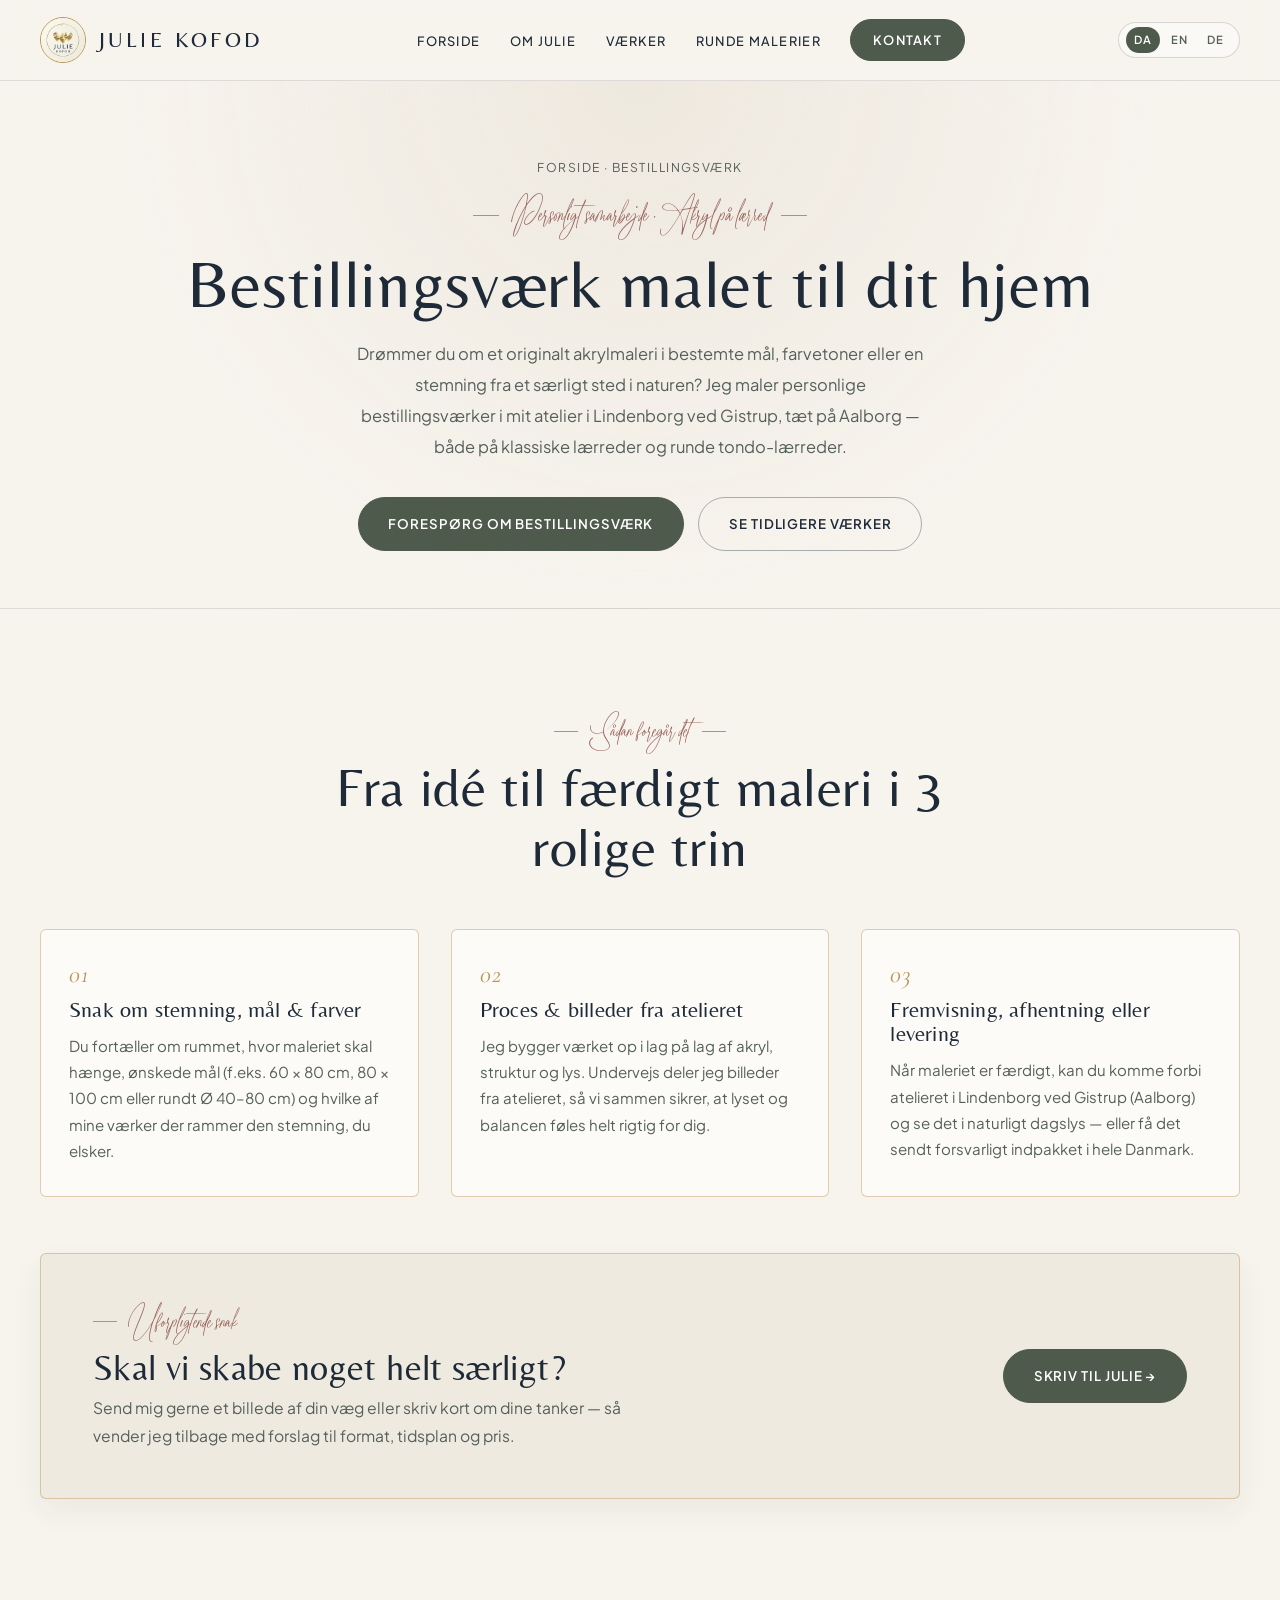
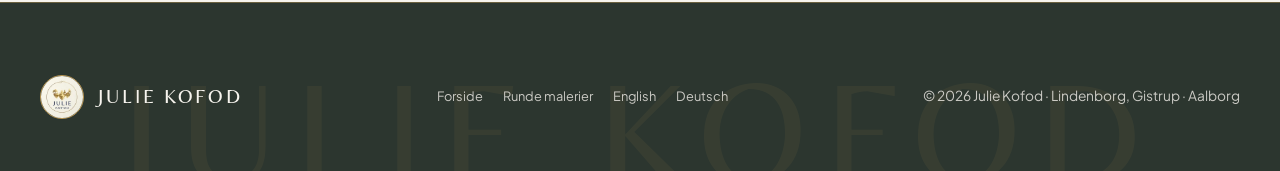
==== bestillingsvaerk/index.html @ 2a2ccd92 "Fuld SEO-optimering (thumbs, synlig FAQ, statisk HTML, undersider) + Engelsk (/en/) & Tysk (/de/)" ====
<!DOCTYPE html>
<html lang="da">

<head>
    <meta charset="UTF-8">
    <meta name="viewport" content="width=device-width, initial-scale=1.0">
    <meta name="description" content="Bestil et personligt akrylmaleri på lærred hos dansk kunstmaler Julie Kofod i Lindenborg ved Aalborg. Vælg egne farver, stemning og format — både firkantede og runde tondo-lærreder.">
    <meta name="robots" content="index, follow, max-image-preview:large">
    <link rel="canonical" href="https://juliekofod.com/bestillingsvaerk/">
    <link rel="icon" type="image/png" href="../assets/favicon.png">
    <meta property="og:title" content="Bestillingsværk — Personligt Akrylmaleri på Bestilling | Julie Kofod">
    <meta property="og:description" content="Få malet et unikt akrylmaleri i dine egne farver, mål og stemning hos kunstmaler Julie Kofod i Nordjylland.">
    <meta property="og:image" content="https://juliekofod.com/assets/til-salg/03-lyseroede-skyer-maane.jpg">
    <meta property="og:url" content="https://juliekofod.com/bestillingsvaerk/">
    <meta property="og:type" content="website">
    <meta property="og:locale" content="da_DK">
    <title>Bestillingsværk — Personligt Akrylmaleri på Bestilling | Julie Kofod</title>
    <link rel="preconnect" href="https://fonts.googleapis.com">
    <link rel="preconnect" href="https://fonts.gstatic.com" crossorigin>
    <link href="https://fonts.googleapis.com/css2?family=Belleza&family=Cormorant+Garamond:ital,wght@0,400;0,500;0,600;1,400&family=Plus+Jakarta+Sans:wght@400;500;600&display=swap" rel="stylesheet">
    <link rel="stylesheet" href="../index.css">
    <script type="application/ld+json">
    {
        "@context": "https://schema.org",
        "@type": "Service",
        "name": "Personligt bestillingsværk — akrylmaleri på lærred",
        "provider": {
            "@type": "Person",
            "name": "Julie Kofod",
            "url": "https://juliekofod.com/"
        },
        "areaServed": ["Aalborg", "Nordjylland", "Danmark"],
        "description": "Håndmalet, personligt akrylmaleri på firkantet eller rundt lærred skabt i tæt dialog om farver, lys og stemning."
    }
    </script>
</head>

<body>
    <header class="site-header">
        <div class="container nav-bar">
            <a href="/" class="brand-link" aria-label="Julie Kofod forside">
                <img src="../assets/logo.webp" alt="Julie Kofod logo" class="brand-logo-thumb" width="44" height="44">
                <span class="brand-wordmark">Julie Kofod</span>
            </a>
            <nav aria-label="Hovednavigation">
                <ul class="nav-links">
                    <li><a href="/">Forside</a></li>
                    <li><a href="/#om">Om Julie</a></li>
                    <li><a href="/#til-salg">Værker</a></li>
                    <li><a href="/runde-malerier/">Runde malerier</a></li>
                    <li><a href="/#kontakt" class="nav-kontakt-pill">Kontakt</a></li>
                </ul>
            </nav>
            <div class="nav-utilities">
                <div class="lang-switcher" aria-label="Vælg sprog">
                    <a href="/" class="active" hreflang="da">DA</a>
                    <a href="/en/" hreflang="en">EN</a>
                    <a href="/de/" hreflang="de">DE</a>
                </div>
            </div>
        </div>
    </header>

    <main>
        <section class="subpage-hero">
            <div class="container">
                <p class="breadcrumb"><a href="/">Forside</a> · Bestillingsværk</p>
                <span class="hero-eyebrow">Personligt samarbejde · Akryl på lærred</span>
                <h1 class="hero-title">Bestillingsværk malet til dit hjem</h1>
                <p class="hero-text">Drømmer du om et originalt akrylmaleri i bestemte mål, farvetoner eller en stemning fra et særligt sted i naturen? Jeg maler personlige bestillingsværker i mit atelier i Lindenborg ved Gistrup, tæt på Aalborg — både på klassiske lærreder og runde tondo-lærreder.</p>
                <div class="hero-actions">
                    <a href="/#kontakt" class="btn btn-pink">Forespørg om bestillingsværk</a>
                    <a href="/#solgte" class="btn btn-aqua">Se tidligere værker</a>
                </div>
            </div>
        </section>

        <section class="gallery-section">
            <div class="container">
                <div class="section-header centered">
                    <span class="eyebrow">Sådan foregår det</span>
                    <h2 class="section-title">Fra idé til færdigt maleri i 3 rolige trin</h2>
                </div>

                <div class="steps-grid">
                    <article class="step-card">
                        <span class="pillar-num" style="color:var(--gold-warm)">01</span>
                        <h3>Snak om stemning, mål &amp; farver</h3>
                        <p>Du fortæller om rummet, hvor maleriet skal hænge, ønskede mål (f.eks. 60 × 80 cm, 80 × 100 cm eller rundt Ø 40–80 cm) og hvilke af mine værker der rammer den stemning, du elsker.</p>
                    </article>
                    <article class="step-card">
                        <span class="pillar-num" style="color:var(--gold-warm)">02</span>
                        <h3>Proces &amp; billeder fra atelieret</h3>
                        <p>Jeg bygger værket op i lag på lag af akryl, struktur og lys. Undervejs deler jeg billeder fra atelieret, så vi sammen sikrer, at lyset og balancen føles helt rigtig for dig.</p>
                    </article>
                    <article class="step-card">
                        <span class="pillar-num" style="color:var(--gold-warm)">03</span>
                        <h3>Fremvisning, afhentning eller levering</h3>
                        <p>Når maleriet er færdigt, kan du komme forbi atelieret i Lindenborg ved Gistrup (Aalborg) og se det i naturligt dagslys — eller få det sendt forsvarligt indpakket i hele Danmark.</p>
                    </article>
                </div>

                <div class="commission-banner" style="margin-top:3.5rem;">
                    <div class="commission-banner-text">
                        <span class="eyebrow">Uforpligtende snak</span>
                        <h3>Skal vi skabe noget helt særligt?</h3>
                        <p>Send mig gerne et billede af din væg eller skriv kort om dine tanker — så vender jeg tilbage med forslag til format, tidsplan og pris.</p>
                    </div>
                    <a href="/#kontakt" class="btn btn-pink">Skriv til Julie →</a>
                </div>
            </div>
        </section>
    </main>

    <footer class="site-footer">
        <div class="footer-watermark" aria-hidden="true">JULIE KOFOD</div>
        <div class="container footer-inner">
            <div class="footer-brand">
                <img src="../assets/logo.webp" alt="Julie Kofod logo" width="44" height="44" loading="lazy">
                <span>Julie Kofod</span>
            </div>
            <div class="footer-links">
                <a href="/">Forside</a>
                <a href="/runde-malerier/">Runde malerier</a>
                <a href="/en/" hreflang="en">English</a>
                <a href="/de/" hreflang="de">Deutsch</a>
            </div>
            <p class="footer-copy">© 2026 Julie Kofod · Lindenborg, Gistrup · Aalborg</p>
        </div>
    </footer>
</body>

</html>
---- index.css ----
/* ==========================================================================
   JULIE KOFOD — NORDISK NATUR-ATELIER & DRØMMENDE POESI
   Designet direkte ud fra Julies logo (svævende guld-øer, natblå typografi),
   hendes egen font (ClaireAmoreth), hendes moodboards (varmt akvarelpapir,
   mosgrøn, hør, støvet ler, guld) og roen i hendes drømmende naturmalerier.
   ========================================================================== */

@font-face {
    font-family: 'ClaireAmoreth';
    src: url('Fonts/ClaireAmoreth-Regular.woff2') format('woff2'),
         url('Fonts/ClaireAmoreth-Regular.woff') format('woff'),
         url('Fonts/ClaireAmoreth-Regular.ttf') format('truetype');
    font-weight: 400;
    font-style: normal;
    font-display: swap;
}

:root {
    /* Organisk Nordisk Natur- & Atelier-palet (WCAG AA-verificeret) */
    --bg-paper: #F7F4EE;
    --bg-linen: #EFEAE0;
    --bg-sand: #E7DFD2;
    --surface-card: #FCFBF8;

    --ink-navy: #1E2A38;        /* Fra Julies eget logo */
    --forest-sage: #4E5A4B;     /* Fra moodboardets mos- & skovgrønne */
    --forest-deep: #2C362F;     /* Dyb rolig skovbund til "Om Julie" & footer */
    --clay-rose: #9A665E;       /* Støvet ler/rosa fra moodboard & Pink Sky */
    --gold-warm: #B89552;       /* Guld fra logoets svævende øer & rammering */
    --gold-soft: rgba(184, 149, 82, 0.45);

    --text-muted: #56605A;
    --border-soft: rgba(30, 42, 56, 0.12);

    /* Typografi */
    --font-display: 'Belleza', Georgia, serif;
    --font-script: 'ClaireAmoreth', 'Cormorant Garamond', Georgia, serif;
    --font-poetic: 'Cormorant Garamond', Georgia, serif;
    --font-body: 'Plus Jakarta Sans', -apple-system, BlinkMacSystemFont, sans-serif;

    /* Rum, bevægelse & bløde naturlige skygger */
    --container: 1200px;
    --ease-calm: cubic-bezier(0.22, 1, 0.36, 1);
    --shadow-art: 0 14px 36px rgba(30, 42, 56, 0.09);
    --shadow-art-hover: 0 24px 50px rgba(30, 42, 56, 0.16);
    --shadow-soft: 0 12px 32px rgba(44, 54, 47, 0.06);
}

/* ==========================================================================
   BASE RESET & ACCESSIBILITY
   ========================================================================== */
*,
*::before,
*::after {
    box-sizing: border-box;
    margin: 0;
    padding: 0;
}

html {
    scroll-behavior: smooth;
    font-size: 16px;
    overflow-x: clip;
}

body {
    font-family: var(--font-body);
    background-color: var(--bg-paper);
    color: var(--ink-navy);
    line-height: 1.78;
    -webkit-font-smoothing: antialiased;
    overflow-x: clip;
}

section[id] {
    scroll-margin-top: 84px;
}

.skip-link {
    position: fixed;
    top: -100px;
    left: 1rem;
    z-index: 400;
    padding: 0.7rem 1.25rem;
    background: var(--forest-sage);
    color: var(--bg-paper);
    font-size: 0.86rem;
    font-weight: 600;
    border-radius: 999px;
    border: 1px solid var(--gold-warm);
    transition: top 0.18s ease;
}

.skip-link:focus {
    top: 1rem;
}

a:focus-visible,
button:focus-visible,
select:focus-visible,
[tabindex]:focus-visible {
    outline: 2px solid var(--clay-rose);
    outline-offset: 3px;
}

img {
    display: block;
    max-width: 100%;
}

.icon {
    width: 1em;
    height: 1em;
    display: inline-block;
    vertical-align: -0.14em;
    flex-shrink: 0;
}

a {
    color: inherit;
    text-decoration: none;
}

button {
    font-family: inherit;
    cursor: pointer;
    border: none;
    background: none;
}

.container {
    width: min(var(--container), 100% - 3rem);
    margin-inline: auto;
}

h1, h2, h3, .display-font {
    font-family: var(--font-display);
    font-weight: 400;
    letter-spacing: 0.01em;
    line-height: 1.12;
}

/* ==========================================================================
   SECTION HEADERS — POETISK RO & LUFT
   ========================================================================== */
.section-header {
    max-width: 660px;
    margin-bottom: 3.25rem;
}

.section-header.centered {
    margin-inline: auto;
    text-align: center;
}

.eyebrow {
    display: inline-flex;
    align-items: center;
    gap: 0.7rem;
    font-family: var(--font-script);
    font-size: 1.85rem;
    line-height: 1.1;
    color: var(--clay-rose);
    margin-bottom: 0.6rem;
}

.eyebrow::before {
    content: "";
    display: inline-block;
    width: 24px;
    height: 1px;
    background: var(--gold-warm);
}

.section-header.centered .eyebrow::after {
    content: "";
    display: inline-block;
    width: 24px;
    height: 1px;
    background: var(--gold-warm);
}

.section-title {
    font-size: clamp(2.2rem, 4.2vw, 3.4rem);
    color: var(--ink-navy);
    margin-bottom: 0.85rem;
}

.section-intro {
    font-size: 0.99rem;
    color: var(--text-muted);
    line-height: 1.82;
}

/* ==========================================================================
   BLØDE, ORGANISKE KNAPPER
   ========================================================================== */
.btn {
    display: inline-flex;
    align-items: center;
    justify-content: center;
    gap: 0.6rem;
    padding: 0.88rem 1.85rem;
    border-radius: 999px;
    font-family: var(--font-body);
    font-size: 0.83rem;
    font-weight: 600;
    letter-spacing: 0.07em;
    text-transform: uppercase;
    border: 1px solid transparent;
    transition: transform 0.25s var(--ease-calm), box-shadow 0.25s var(--ease-calm), background-color 0.22s ease, color 0.22s ease, border-color 0.22s ease;
}

.btn:hover {
    transform: translateY(-2px);
    box-shadow: 0 10px 24px rgba(44, 54, 47, 0.14);
}

.btn:active {
    transform: translateY(0);
}

.btn-pink {
    background: var(--forest-sage);
    color: #FFFFFF;
    border-color: var(--forest-sage);
}

.btn-pink:hover {
    background: var(--forest-deep);
    border-color: var(--forest-deep);
    color: #FFFFFF;
}

.btn-aqua {
    background: transparent;
    color: var(--ink-navy);
    border: 1px solid rgba(30, 42, 56, 0.35);
}

.btn-aqua:hover {
    background: var(--bg-linen);
    border-color: var(--gold-warm);
    color: var(--ink-navy);
}

.btn-outline-teal {
    background: transparent;
    color: var(--ink-navy);
    border: 1px solid rgba(30, 42, 56, 0.32);
}

.btn-outline-teal:hover {
    background: var(--forest-sage);
    border-color: var(--forest-sage);
    color: #FFFFFF;
}

/* ==========================================================================
   STICKY HEADER — LUFTIGT AKVARELPAPIR & SLANK LOGO-TYPOGRAFI
   ========================================================================== */
.site-header {
    position: sticky;
    top: 0;
    z-index: 100;
    background: rgba(247, 244, 238, 0.92);
    backdrop-filter: blur(14px);
    -webkit-backdrop-filter: blur(14px);
    border-bottom: 1px solid var(--border-soft);
}

.nav-bar {
    display: flex;
    align-items: center;
    justify-content: space-between;
    height: 80px;
    gap: 1.5rem;
}

.brand-link {
    display: inline-flex;
    align-items: center;
    gap: 0.8rem;
    min-width: 0;
}

.brand-logo-thumb {
    width: 46px;
    height: 46px;
    border-radius: 50%;
    object-fit: cover;
    border: 1px solid var(--gold-warm);
    background: var(--bg-paper);
    flex-shrink: 0;
}

.brand-wordmark {
    font-family: var(--font-display);
    font-size: clamp(1.05rem, 3.6vw, 1.38rem);
    letter-spacing: 0.16em;
    text-transform: uppercase;
    white-space: nowrap;
    color: var(--ink-navy);
}

.nav-links {
    display: flex;
    align-items: center;
    list-style: none;
    gap: 1.85rem;
}

.nav-links a {
    font-size: 0.8rem;
    font-weight: 500;
    letter-spacing: 0.1em;
    text-transform: uppercase;
    color: var(--ink-navy);
    position: relative;
    transition: color 0.2s ease;
}

.nav-links a:not(.nav-kontakt-pill)::after {
    content: "";
    position: absolute;
    left: 0;
    bottom: -5px;
    width: 0;
    height: 1px;
    background: var(--gold-warm);
    transition: width 0.28s var(--ease-calm);
}

.nav-links a:not(.nav-kontakt-pill):hover,
.nav-links a:not(.nav-kontakt-pill).is-active {
    color: var(--clay-rose);
}

.nav-links a:not(.nav-kontakt-pill):hover::after,
.nav-links a:not(.nav-kontakt-pill).is-active::after {
    width: 100%;
}

.nav-links a.nav-kontakt-pill {
    display: inline-flex;
    align-items: center;
    padding: 0.54rem 1.35rem;
    border-radius: 999px;
    background: var(--forest-sage);
    color: #FFFFFF;
    font-weight: 600;
    border: 1px solid var(--forest-sage);
    transition: background-color 0.22s ease, transform 0.22s var(--ease-calm), box-shadow 0.22s ease;
}

.nav-links a.nav-kontakt-pill:hover,
.nav-links a.nav-kontakt-pill.is-active {
    background: var(--clay-rose);
    border-color: var(--clay-rose);
    color: #FFFFFF;
    transform: translateY(-1px);
    box-shadow: 0 6px 16px rgba(154, 102, 94, 0.22);
}

.nav-instagram {
    display: inline-flex;
    align-items: center;
    justify-content: center;
    width: 38px;
    height: 38px;
    border-radius: 50%;
    border: 1px solid rgba(30, 42, 56, 0.22);
    background: transparent;
    color: var(--ink-navy);
    font-size: 1rem;
    transition: background-color 0.2s ease, color 0.2s ease, border-color 0.2s ease, transform 0.2s ease;
}

.nav-instagram:hover {
    background: var(--forest-sage);
    border-color: var(--forest-sage);
    color: #FFFFFF;
    transform: translateY(-2px);
}

.nav-utilities {
    display: inline-flex;
    align-items: center;
    gap: 0.75rem;
}

.lang-switcher {
    display: inline-flex;
    align-items: center;
    gap: 0.25rem;
    padding: 0.24rem 0.45rem;
    border-radius: 999px;
    border: 1px solid rgba(30, 42, 56, 0.16);
    background: rgba(252, 251, 248, 0.72);
    font-size: 0.7rem;
    font-weight: 600;
    letter-spacing: 0.08em;
}

.lang-switcher a {
    padding: 0.22rem 0.48rem;
    border-radius: 999px;
    color: var(--text-muted);
    transition: background-color 0.2s ease, color 0.2s ease;
}

.lang-switcher a:hover {
    color: var(--ink-navy);
}

.lang-switcher a.active {
    background: var(--forest-sage);
    color: #FFFFFF;
}

.drawer-lang {
    display: flex;
    gap: 0.5rem;
    padding-top: 0.75rem;
    border-top: 1px solid var(--border-soft);
}

.drawer-lang a {
    flex: 1;
    text-align: center;
    padding: 0.5rem 0.65rem;
    border-radius: 999px;
    border: 1px solid var(--border-soft);
    font-size: 0.8rem;
    font-weight: 600;
    color: var(--text-muted);
}

.drawer-lang a.active {
    background: var(--forest-sage);
    border-color: var(--forest-sage);
    color: #FFFFFF;
}

.mobile-menu-toggle {
    display: none;
    align-items: center;
    justify-content: center;
    width: 40px;
    height: 40px;
    border-radius: 50%;
    border: 1px solid rgba(30, 42, 56, 0.28);
    background: transparent;
    color: var(--ink-navy);
    font-size: 1.1rem;
    flex-shrink: 0;
}

/* Mobile Drawer */
.mobile-drawer {
    position: fixed;
    inset: 0;
    z-index: 200;
    background: rgba(30, 42, 56, 0.42);
    backdrop-filter: blur(6px);
    overflow: hidden;
    opacity: 0;
    pointer-events: none;
    transition: opacity 0.25s ease;
}

.mobile-drawer.open {
    opacity: 1;
    pointer-events: auto;
}

.mobile-drawer-panel {
    position: absolute;
    top: 0;
    right: 0;
    width: min(320px, 84vw);
    height: 100%;
    background: var(--bg-paper);
    color: var(--ink-navy);
    border-left: 1px solid var(--gold-soft);
    padding: 2rem;
    display: flex;
    flex-direction: column;
    gap: 2rem;
    transform: translateX(100%);
    transition: transform 0.3s var(--ease-calm);
}

.mobile-drawer.open .mobile-drawer-panel {
    transform: translateX(0);
}

.mobile-drawer-top {
    display: flex;
    align-items: center;
    justify-content: space-between;
}

.mobile-drawer-close {
    width: 40px;
    height: 40px;
    border-radius: 50%;
    border: 1px solid rgba(30, 42, 56, 0.25);
    background: var(--bg-linen);
    color: var(--ink-navy);
    font-size: 1.1rem;
}

.mobile-drawer-links {
    list-style: none;
    display: flex;
    flex-direction: column;
    gap: 1.1rem;
}

.mobile-drawer-links a {
    font-family: var(--font-display);
    font-size: 1.55rem;
    letter-spacing: 0.04em;
    color: var(--ink-navy);
    display: block;
    transition: color 0.2s ease;
}

.mobile-drawer-links a:hover {
    color: var(--clay-rose);
}

/* ==========================================================================
   PORTFOLIO HERO (#start) — EDITORIAL ARTIST INTRO + 4-PANEL ARTWORK MOSAIC
   ========================================================================== */
.portfolio-hero {
    position: relative;
    background: radial-gradient(circle at 50% 0%, rgba(231, 223, 210, 0.55) 0%, rgba(247, 244, 238, 0) 62%), var(--bg-paper);
    color: var(--ink-navy);
    padding: clamp(2.65rem, 5vw, 4.25rem) 0 clamp(3.75rem, 6.5vw, 5.5rem);
    overflow: hidden;
}

.portfolio-hero-header {
    max-width: 720px;
    margin: 0 auto clamp(2.4rem, 4.5vw, 3.5rem);
    text-align: center;
}

.hero-eyebrow {
    display: inline-flex;
    align-items: center;
    justify-content: center;
    gap: 0.75rem;
    font-family: var(--font-script);
    font-size: 1.95rem;
    line-height: 1.15;
    color: var(--clay-rose);
    margin-bottom: 0.9rem;
}

.hero-eyebrow::before,
.hero-eyebrow::after {
    content: "";
    display: inline-block;
    width: 26px;
    height: 1px;
    background: var(--gold-warm);
}

.hero-title {
    font-size: clamp(2.65rem, 5.2vw, 4.45rem);
    color: var(--ink-navy);
    letter-spacing: 0.01em;
    line-height: 1.07;
    margin-bottom: 1.25rem;
}

.hero-text {
    font-size: 1.03rem;
    color: var(--text-muted);
    max-width: 580px;
    margin: 0 auto 2.1rem;
    line-height: 1.88;
}

.hero-actions {
    display: flex;
    flex-wrap: wrap;
    gap: 0.9rem;
    align-items: center;
    justify-content: center;
}

/* 4-Panel Editorial Artwork Strip (staggered gallery rhythm) */
.hero-mosaic {
    display: grid;
    grid-template-columns: repeat(4, minmax(0, 1fr));
    gap: clamp(1.1rem, 2.4vw, 2rem);
    align-items: center;
}

.mosaic-tile {
    margin: 0;
    cursor: pointer;
    display: flex;
    flex-direction: column;
    align-items: center;
    gap: 0.75rem;
    transition: transform 0.35s var(--ease-calm);
}

.mosaic-tile--tall {
    transform: translateY(16px);
}

.mosaic-tile img {
    width: 100%;
    height: auto;
    aspect-ratio: 4 / 5;
    object-fit: cover;
    border: 1px solid var(--gold-soft);
    background: var(--surface-card);
    box-shadow: var(--shadow-art);
    transition: transform 0.38s var(--ease-calm), box-shadow 0.38s var(--ease-calm), border-color 0.3s ease;
}

.mosaic-tile--round img {
    aspect-ratio: 1 / 1;
    border-radius: 50%;
}

.mosaic-tile:hover img {
    transform: translateY(-5px);
    border-color: var(--gold-warm);
    box-shadow: var(--shadow-art-hover);
}

.mosaic-tile figcaption {
    font-family: var(--font-poetic);
    font-style: italic;
    font-size: 0.96rem;
    color: var(--text-muted);
    text-align: center;
    letter-spacing: 0.02em;
}

/* ==========================================================================
   GALLERI-FILTRE & SORTERING
   ========================================================================== */
.gallery-controls {
    display: flex;
    flex-wrap: wrap;
    align-items: center;
    justify-content: space-between;
    gap: 1rem;
    margin-bottom: 2.75rem;
    padding-bottom: 1.2rem;
    border-bottom: 1px solid var(--border-soft);
}

.gallery-controls .filter-bar {
    margin-bottom: 0;
}

.sort-control {
    display: inline-flex;
    align-items: center;
    gap: 0.55rem;
    font-size: 0.76rem;
    font-weight: 500;
    letter-spacing: 0.1em;
    text-transform: uppercase;
    color: var(--text-muted);
}

.sort-select {
    font-family: inherit;
    font-size: 0.8rem;
    font-weight: 500;
    color: var(--ink-navy);
    background: var(--surface-card);
    border: 1px solid rgba(30, 42, 56, 0.22);
    border-radius: 999px;
    padding: 0.44rem 1rem;
    cursor: pointer;
    transition: border-color 0.2s ease, background-color 0.2s ease;
}

.sort-select:hover {
    border-color: var(--gold-warm);
}

.filter-bar {
    display: flex;
    flex-wrap: wrap;
    gap: 0.55rem;
    margin-bottom: 2.5rem;
}

.filter-bar--centered {
    justify-content: center;
}

.filter-pill {
    display: inline-flex;
    align-items: center;
    gap: 0.4rem;
    padding: 0.46rem 1.15rem;
    border-radius: 999px;
    font-size: 0.79rem;
    font-weight: 500;
    letter-spacing: 0.04em;
    color: var(--ink-navy);
    background: transparent;
    border: 1px solid rgba(30, 42, 56, 0.2);
    transition: background-color 0.2s ease, color 0.2s ease, border-color 0.2s ease;
}

.filter-pill:hover {
    background: var(--bg-linen);
    border-color: var(--gold-warm);
}

.filter-pill[aria-pressed="true"] {
    background: var(--forest-sage);
    border-color: var(--forest-sage);
    color: #FFFFFF;
}

.filter-pill-count {
    font-size: 0.73rem;
    opacity: 0.78;
}

/* ==========================================================================
   TIL SALG (#til-salg) — ENSARTET, SVÆVENDE ATELIER-PRÆSENTATION
   ========================================================================== */
.gallery-section {
    padding: clamp(4.75rem, 8vw, 7.25rem) 0;
    background: var(--bg-paper);
}

.sale-grid {
    display: grid;
    grid-template-columns: repeat(3, minmax(0, 1fr));
    gap: 3.25rem 2.65rem;
}

.art-card {
    background: transparent;
    border: none;
    box-shadow: none;
    display: flex;
    flex-direction: column;
    align-items: center;
    padding-top: 0.25rem;
    cursor: pointer;
}

.art-mat {
    position: relative;
    width: 100%;
    max-width: 340px;
    aspect-ratio: 1 / 1;
    background: transparent;
    padding: 0;
    display: flex;
    align-items: center;
    justify-content: center;
    overflow: visible;
}

.art-mat img {
    display: block;
    border: 1px solid var(--gold-soft);
    background: var(--surface-card);
    box-shadow: var(--shadow-art);
    transition: transform 0.35s var(--ease-calm), box-shadow 0.35s var(--ease-calm), border-color 0.3s ease;
}

.art-mat img.is-round {
    width: 100%;
    height: 100%;
    object-fit: cover;
    border-radius: 50%;
}

.art-mat img.is-rect {
    max-width: 100%;
    max-height: 100%;
    width: auto;
    height: auto;
    object-fit: contain;
    border-radius: 0;
}

/* Ensartet, rolig atelier-hover (identisk på #til-salg og #solgte) */
.art-card:hover .art-mat img {
    transform: translateY(-5px);
    border-color: var(--gold-warm);
    box-shadow: var(--shadow-art-hover);
}

.sale-badge {
    display: inline-flex;
    align-items: center;
    gap: 0.42rem;
    font-size: 0.69rem;
    font-weight: 600;
    letter-spacing: 0.18em;
    text-transform: uppercase;
    color: var(--clay-rose);
    margin-bottom: 0.1rem;
}

.sale-badge::before {
    content: "";
    width: 6px;
    height: 6px;
    border-radius: 50%;
    background: var(--clay-rose);
}

.art-info {
    width: 100%;
    padding: 1.55rem 0.5rem 0.25rem;
    display: flex;
    flex-direction: column;
    align-items: center;
    text-align: center;
    flex: 1;
    gap: 0.4rem;
}

.art-title {
    font-family: var(--font-display);
    font-size: 1.48rem;
    color: var(--ink-navy);
    transition: color 0.22s ease;
}

.art-card:hover .art-title {
    color: var(--forest-sage);
}

.art-meta {
    display: inline-block;
    font-size: 0.8rem;
    font-weight: 400;
    letter-spacing: 0.03em;
    color: var(--text-muted);
}

.art-price-row {
    width: 100%;
    max-width: 240px;
    margin-top: 0.5rem;
    padding-top: 0.72rem;
    border-top: 1px solid var(--border-soft);
    display: flex;
    align-items: center;
    justify-content: center;
    gap: 1.25rem;
}

.art-price {
    font-family: var(--font-poetic);
    font-size: 1.32rem;
    font-weight: 600;
    color: var(--ink-navy);
}

.art-cta-link {
    font-size: 0.76rem;
    font-weight: 600;
    letter-spacing: 0.1em;
    text-transform: uppercase;
    color: var(--forest-sage);
    display: inline-flex;
    align-items: center;
    gap: 0.35rem;
    transition: color 0.2s ease, gap 0.22s ease;
}

.art-card:hover .art-cta-link {
    color: var(--clay-rose);
    gap: 0.55rem;
}

/* ==========================================================================
   TRYGHEDS-STRIP — VARMT HØRPAPIR & GYLDNE DETALJER
   ========================================================================== */
.collector-strip {
    margin-top: clamp(3.5rem, 6vw, 5rem);
    display: grid;
    grid-template-columns: repeat(3, minmax(0, 1fr));
    background: var(--bg-linen);
    border: 1px solid var(--gold-soft);
    border-radius: 6px;
    box-shadow: var(--shadow-soft);
}

.collector-item {
    display: flex;
    align-items: flex-start;
    gap: 1rem;
    padding: 1.85rem 1.9rem;
    border-right: 1px solid var(--border-soft);
    color: var(--ink-navy);
}

.collector-item:last-child {
    border-right: none;
}

.collector-icon {
    width: 38px;
    height: 38px;
    border-radius: 50%;
    background: var(--bg-paper);
    border: 1px solid var(--gold-warm);
    color: var(--forest-sage);
    display: inline-flex;
    align-items: center;
    justify-content: center;
    font-size: 0.92rem;
    flex-shrink: 0;
    margin-top: 0.1rem;
}

.collector-item h3 {
    font-family: var(--font-display);
    font-size: 1.22rem;
    color: var(--ink-navy);
    margin-bottom: 0.25rem;
}

.collector-item p {
    font-size: 0.87rem;
    color: var(--text-muted);
    line-height: 1.58;
}

/* ==========================================================================
   POETISK CITAT-BÅND — DYB SKOVGRØN, GULD & HÅNDSKREVET SIGNATUR
   ========================================================================== */
.quote-band {
    background: var(--forest-sage);
    color: var(--bg-paper);
    padding: clamp(4.75rem, 8.5vw, 7rem) 0;
    border-top: 1px solid var(--gold-soft);
    border-bottom: 1px solid var(--gold-soft);
    text-align: center;
}

.quote-band-inner {
    max-width: 820px;
    margin-inline: auto;
}

.quote-mark {
    font-family: var(--font-poetic);
    font-size: clamp(4.8rem, 8vw, 7rem);
    line-height: 0.55;
    color: var(--gold-warm);
    display: block;
    margin-bottom: 1rem;
}

.quote-text {
    font-family: var(--font-poetic);
    font-style: italic;
    font-weight: 400;
    font-size: clamp(1.85rem, 3.4vw, 2.65rem);
    line-height: 1.4;
    color: var(--bg-paper);
    margin-bottom: 1.5rem;
}

.quote-author {
    display: inline-block;
    font-family: var(--font-script);
    font-size: 2.65rem;
    color: #E7DFD2;
    padding-top: 0.55rem;
    border-top: 1px solid rgba(184, 149, 82, 0.55);
}

/* ==========================================================================
   SOLGTE VÆRKER (#solgte) — BALANCERET GALLERIVÆG & ENSARTET HOVER
   ========================================================================== */
.sold-section {
    padding: clamp(4.75rem, 8vw, 7.25rem) 0;
    background: var(--bg-paper);
}

.sold-masonry {
    display: grid;
    grid-template-columns: repeat(3, minmax(0, 1fr));
    gap: 3.25rem 2.65rem;
    align-items: start;
}

.sold-card {
    background: transparent;
    border: none;
    box-shadow: none;
    display: flex;
    flex-direction: column;
    align-items: center;
    padding-top: 0.25rem;
    cursor: pointer;
}

.sold-img-wrap {
    position: relative;
    width: 100%;
    max-width: 340px;
    aspect-ratio: 1 / 1;
    background: transparent;
    padding: 0;
    border: none;
    display: flex;
    align-items: center;
    justify-content: center;
}

.sold-img-wrap img {
    display: block;
    background: var(--surface-card);
    border: 1px solid var(--gold-soft);
    box-shadow: var(--shadow-art);
    transition: transform 0.35s var(--ease-calm), box-shadow 0.35s var(--ease-calm), border-color 0.3s ease;
}

.sold-img-wrap img.is-round {
    width: 100%;
    height: 100%;
    object-fit: cover;
    border-radius: 50%;
}

.sold-img-wrap img.is-rect {
    max-width: 100%;
    max-height: 100%;
    width: auto;
    height: auto;
    object-fit: contain;
    border-radius: 0;
}

/* Identisk rolig atelier-hover som #til-salg */
.sold-card:hover .sold-img-wrap img {
    transform: translateY(-5px);
    border-color: var(--gold-warm);
    box-shadow: var(--shadow-art-hover);
}

.sold-badge {
    display: inline-flex;
    align-items: center;
    gap: 0.42rem;
    font-size: 0.68rem;
    font-weight: 600;
    letter-spacing: 0.18em;
    text-transform: uppercase;
    color: var(--text-muted);
    margin-bottom: 0.1rem;
}

.sold-badge::before {
    content: "";
    width: 6px;
    height: 6px;
    border-radius: 50%;
    background: var(--gold-warm);
}

.sold-caption {
    padding: 1.45rem 0.5rem 0.25rem;
    text-align: center;
    display: flex;
    flex-direction: column;
    align-items: center;
    gap: 0.36rem;
}

.sold-title {
    font-family: var(--font-display);
    font-size: 1.4rem;
    color: var(--ink-navy);
    transition: color 0.22s ease;
}

.sold-card:hover .sold-title {
    color: var(--forest-sage);
}

.sold-meta {
    font-size: 0.78rem;
    color: var(--text-muted);
    letter-spacing: 0.03em;
}

.sold-desc {
    font-size: 0.85rem;
    color: var(--text-muted);
    line-height: 1.62;
    max-width: 32ch;
    margin-top: 0.15rem;
}

/* Varmt Bestillingsværk-kort i sand/hør med guldramme */
.commission-banner {
    margin-top: 4rem;
    padding: clamp(2.25rem, 4vw, 3rem) clamp(2rem, 4.5vw, 3.25rem);
    background: var(--bg-linen);
    color: var(--ink-navy);
    border: 1px solid var(--gold-soft);
    border-radius: 6px;
    box-shadow: var(--shadow-soft);
    display: flex;
    align-items: center;
    justify-content: space-between;
    gap: 2rem;
    flex-wrap: wrap;
}

.commission-banner-text {
    max-width: 580px;
}

.commission-banner-text h3 {
    font-size: clamp(1.75rem, 3vw, 2.25rem);
    color: var(--ink-navy);
    margin-bottom: 0.4rem;
}

.commission-banner-text p {
    color: var(--text-muted);
    font-size: 0.98rem;
}

/* ==========================================================================
   OM JULIE (#om) — DYB SKOVBUND, PERSONLIG RO & HÅNDSKREVET UNDERSKRIFT
   ========================================================================== */
.about-section {
    padding: clamp(5rem, 9vw, 7.5rem) 0;
    background: var(--forest-deep);
    color: var(--bg-paper);
    overflow: hidden;
}

.about-grid {
    display: grid;
    grid-template-columns: 0.88fr 1.12fr;
    align-items: center;
    gap: clamp(2.75rem, 5.5vw, 5.25rem);
}

.about-media {
    position: relative;
    isolation: isolate;
}

.about-image-frame {
    position: relative;
    background: var(--forest-deep);
    padding: 10px;
    border: 1px solid var(--gold-warm);
    margin: 0 16px 16px 0;
}

.about-image-frame::before {
    content: "";
    position: absolute;
    top: 16px;
    left: 16px;
    right: -16px;
    bottom: -16px;
    background: rgba(184, 149, 82, 0.14);
    border: 1px solid rgba(184, 149, 82, 0.4);
    z-index: -1;
}

.about-image-frame img {
    width: 100%;
    aspect-ratio: 3 / 4;
    object-fit: cover;
    display: block;
}

.about-copy .eyebrow {
    color: #DFC89A;
}

.about-copy .section-title {
    color: var(--bg-paper);
    margin-bottom: 1.4rem;
}

.about-copy p {
    color: rgba(247, 244, 238, 0.88);
    font-size: 1.01rem;
    line-height: 1.88;
    margin-bottom: 1.25rem;
}

.about-signature {
    font-family: var(--font-script);
    font-size: 2.9rem;
    color: #DFC89A;
    margin-top: 1.5rem;
}

.about-media-caption {
    margin-top: 1.75rem;
    font-family: var(--font-poetic);
    font-style: italic;
    font-size: 0.98rem;
    line-height: 1.55;
    color: rgba(247, 244, 238, 0.78);
    max-width: 40ch;
}

/* Tre spor i mine malerier — Kunstnerisk udtryk */
.expression-band {
    margin-top: clamp(4rem, 7vw, 5.75rem);
    padding-top: clamp(3rem, 5.5vw, 4.25rem);
    border-top: 1px solid rgba(184, 149, 82, 0.28);
}

.expression-header {
    text-align: center;
    margin-bottom: clamp(2.25rem, 4vw, 3.25rem);
}

.expression-header .eyebrow {
    color: #DFC89A;
    margin-bottom: 0.35rem;
}

.expression-header h3 {
    font-family: var(--font-display);
    font-size: clamp(1.9rem, 3.2vw, 2.55rem);
    color: var(--bg-paper);
    letter-spacing: 0.015em;
}

.expression-grid {
    display: grid;
    grid-template-columns: repeat(3, minmax(0, 1fr));
    gap: clamp(1.5rem, 3vw, 2.25rem);
}

.expression-pillar {
    padding: 2rem 1.85rem;
    background: rgba(247, 244, 238, 0.045);
    border: 1px solid rgba(184, 149, 82, 0.26);
    border-radius: 6px;
    display: flex;
    flex-direction: column;
    gap: 0.75rem;
    transition: border-color 0.28s ease, background-color 0.28s ease, transform 0.32s var(--ease-calm);
}

.expression-pillar:hover {
    border-color: rgba(223, 200, 154, 0.58);
    background: rgba(247, 244, 238, 0.075);
    transform: translateY(-3px);
}

.pillar-num {
    font-family: var(--font-poetic);
    font-style: italic;
    font-size: 1.55rem;
    line-height: 1;
    color: #DFC89A;
    letter-spacing: 0.04em;
}

.expression-pillar h4 {
    font-family: var(--font-display);
    font-size: 1.38rem;
    color: var(--bg-paper);
    line-height: 1.25;
}

.expression-pillar p {
    font-size: 0.94rem;
    line-height: 1.75;
    color: rgba(247, 244, 238, 0.82);
}

/* ==========================================================================
   ATMOSFÆRISK TEKSTUR-PAUSE — MALERI-DETALJE MELLEM HISTORIE & GALLERI
   ========================================================================== */
.texture-interlude {
    position: relative;
    width: 100%;
    height: clamp(180px, 24vw, 310px);
    overflow: hidden;
    border-top: 1px solid var(--gold-soft);
    border-bottom: 1px solid var(--gold-soft);
    background: var(--forest-deep);
}

.texture-interlude img {
    width: 100%;
    height: 100%;
    object-fit: cover;
    object-position: center 42%;
    display: block;
    filter: saturate(0.92) brightness(0.76);
}

.texture-interlude::after {
    content: "";
    position: absolute;
    inset: 0;
    background: linear-gradient(
        180deg,
        rgba(44, 54, 47, 0.28) 0%,
        rgba(30, 42, 56, 0.42) 50%,
        rgba(44, 54, 47, 0.34) 100%
    );
    pointer-events: none;
}

.texture-interlude-caption {
    position: absolute;
    inset: 0;
    z-index: 1;
    display: flex;
    align-items: center;
    justify-content: center;
    padding: 1rem 1.5rem;
    text-align: center;
}

.texture-interlude-caption span {
    font-size: 0.78rem;
    font-weight: 500;
    letter-spacing: 0.24em;
    text-transform: uppercase;
    color: var(--bg-paper);
    padding: 0.55rem 1.4rem;
    background: rgba(30, 42, 56, 0.46);
    border: 1px solid rgba(223, 200, 154, 0.52);
    border-radius: 999px;
    backdrop-filter: blur(6px);
}

/* ==========================================================================
   OFTE STILLEDE SPØRGSMÅL (#faq) — SYNLIG FAQ DER MATCHER JSON-LD
   ========================================================================== */
.faq-section {
    padding: clamp(4.25rem, 7vw, 6rem) 0;
    background: var(--bg-linen);
    border-top: 1px solid var(--border-soft);
    border-bottom: 1px solid var(--border-soft);
}

.faq-list {
    max-width: 780px;
    margin: 0 auto;
    display: flex;
    flex-direction: column;
    gap: 0.85rem;
}

.faq-item {
    background: var(--surface-card);
    border: 1px solid var(--gold-soft);
    border-radius: 6px;
    transition: border-color 0.25s ease, box-shadow 0.25s ease;
}

.faq-item[open] {
    border-color: var(--gold-warm);
    box-shadow: var(--shadow-soft);
}

.faq-item summary {
    list-style: none;
    cursor: pointer;
    padding: 1.25rem 1.5rem;
    display: flex;
    align-items: center;
    justify-content: space-between;
    gap: 1rem;
    font-family: var(--font-display);
    font-size: 1.24rem;
    color: var(--ink-navy);
}

.faq-item summary::-webkit-details-marker {
    display: none;
}

.faq-item summary::after {
    content: "+";
    font-family: var(--font-body);
    font-size: 1.35rem;
    font-weight: 400;
    color: var(--gold-warm);
    line-height: 1;
    transition: transform 0.25s ease;
    flex-shrink: 0;
}

.faq-item[open] summary::after {
    content: "−";
}

.faq-answer {
    padding: 0 1.5rem 1.35rem;
    font-size: 0.96rem;
    line-height: 1.78;
    color: var(--text-muted);
}

/* ==========================================================================
   UNDERSIDER (/bestillingsvaerk/ & /runde-malerier/)
   ========================================================================== */
.subpage-hero {
    padding: clamp(3rem, 6vw, 4.75rem) 0 clamp(2.5rem, 4.5vw, 3.75rem);
    background: radial-gradient(circle at 50% 0%, rgba(231, 223, 210, 0.55) 0%, transparent 65%), var(--bg-paper);
    text-align: center;
    border-bottom: 1px solid var(--border-soft);
}

.breadcrumb {
    font-size: 0.76rem;
    letter-spacing: 0.12em;
    text-transform: uppercase;
    color: var(--text-muted);
    margin-bottom: 1.1rem;
}

.breadcrumb a:hover {
    color: var(--forest-sage);
}

.steps-grid {
    display: grid;
    grid-template-columns: repeat(3, minmax(0, 1fr));
    gap: clamp(1.25rem, 2.8vw, 2rem);
    margin-top: 2.5rem;
}

.step-card {
    background: var(--surface-card);
    border: 1px solid var(--gold-soft);
    border-radius: 6px;
    padding: 2rem 1.75rem;
    display: flex;
    flex-direction: column;
    gap: 0.65rem;
}

.step-card h3 {
    font-size: 1.38rem;
    color: var(--ink-navy);
}

.step-card p {
    font-size: 0.94rem;
    color: var(--text-muted);
    line-height: 1.75;
}

.footer-links {
    display: flex;
    flex-wrap: wrap;
    gap: 0.5rem 1.25rem;
    font-size: 0.8rem;
    color: rgba(247, 244, 238, 0.78);
}

.footer-links a:hover {
    color: #DFC89A;
}

/* ==========================================================================
   KONTAKT (#kontakt) — VARMT HØRKORT & ROLIG KONTAKTFORMULAR
   ========================================================================== */
.contact-section {
    padding: clamp(5rem, 8.5vw, 7.25rem) 0;
    background: var(--bg-paper);
    color: var(--ink-navy);
}

.contact-grid {
    display: grid;
    grid-template-columns: 0.94fr 1.06fr;
    gap: clamp(2.5rem, 5vw, 4.75rem);
    align-items: start;
}

.contact-info .section-intro {
    margin-bottom: 2rem;
}

.contact-channels {
    background: var(--bg-linen);
    border: 1px solid var(--gold-soft);
    border-radius: 6px;
    box-shadow: var(--shadow-soft);
    display: flex;
    flex-direction: column;
    overflow: hidden;
}

.channel-card {
    display: flex;
    align-items: center;
    justify-content: space-between;
    gap: 1rem;
    padding: 1.25rem 1.45rem;
    background: transparent;
    border-bottom: 1px solid var(--border-soft);
    color: var(--ink-navy);
    transition: background-color 0.2s ease;
}

.channel-card:last-child {
    border-bottom: none;
}

.channel-card:hover {
    background: rgba(252, 251, 248, 0.7);
}

.channel-card--static,
.channel-card--static:hover {
    cursor: default;
    background: transparent;
}

.channel-left {
    display: flex;
    align-items: center;
    gap: 0.95rem;
    min-width: 0;
}

.channel-icon {
    width: 40px;
    height: 40px;
    border-radius: 50%;
    background: var(--bg-paper);
    border: 1px solid var(--gold-warm);
    color: var(--forest-sage);
    display: flex;
    align-items: center;
    justify-content: center;
    font-size: 0.96rem;
    flex-shrink: 0;
}

.channel-label {
    font-size: 0.68rem;
    font-weight: 600;
    text-transform: uppercase;
    letter-spacing: 0.16em;
    color: var(--clay-rose);
    display: block;
}

.channel-value {
    font-size: 0.95rem;
    font-weight: 500;
    color: var(--ink-navy);
    word-break: break-word;
}

.copy-email-btn {
    padding: 0.44rem 0.95rem;
    border-radius: 999px;
    background: var(--surface-card);
    color: var(--ink-navy);
    border: 1px solid rgba(30, 42, 56, 0.24);
    font-size: 0.74rem;
    font-weight: 600;
    white-space: nowrap;
    flex-shrink: 0;
    transition: background-color 0.2s ease, color 0.2s ease, border-color 0.2s ease;
}

.copy-email-btn:hover {
    background: var(--forest-sage);
    border-color: var(--forest-sage);
    color: #FFFFFF;
}

.copy-email-btn.is-copied {
    background: var(--clay-rose);
    border-color: var(--clay-rose);
    color: #FFFFFF;
}

.contact-form-card {
    background: var(--surface-card);
    color: var(--ink-navy);
    padding: clamp(2rem, 4vw, 2.85rem);
    border: 1px solid var(--border-soft);
    border-radius: 6px;
    box-shadow: var(--shadow-soft);
}

.form-row {
    margin-bottom: 1.3rem;
}

.form-row label {
    display: block;
    font-size: 0.72rem;
    font-weight: 600;
    letter-spacing: 0.14em;
    text-transform: uppercase;
    color: var(--text-muted);
    margin-bottom: 0.45rem;
}

.form-row input,
.form-row textarea {
    width: 100%;
    padding: 0.88rem 1rem;
    border-radius: 4px;
    border: 1px solid rgba(30, 42, 56, 0.2);
    background: var(--bg-paper);
    font-family: inherit;
    font-size: 0.95rem;
    color: var(--ink-navy);
    transition: border-color 0.2s ease, box-shadow 0.2s ease, background-color 0.2s ease;
}

.form-row input:focus,
.form-row textarea:focus {
    outline: none;
    border-color: var(--gold-warm);
    background: #FFFFFF;
    box-shadow: 0 0 0 3px rgba(184, 149, 82, 0.18);
}

.form-row textarea {
    resize: vertical;
    min-height: 124px;
}

.form-actions {
    display: flex;
    flex-wrap: wrap;
    gap: 0.75rem;
}

.form-submit-btn {
    flex: 1 1 220px;
}

.form-copy-btn {
    flex: 0 1 auto;
}

.form-status {
    font-size: 0.86rem;
    font-weight: 600;
    color: var(--forest-sage);
    margin-top: 0.8rem;
}

.form-status:empty {
    display: none;
}

.form-status.is-error {
    color: var(--clay-rose);
}

.form-note {
    font-size: 0.82rem;
    color: var(--text-muted);
    margin-top: 0.95rem;
}

/* ==========================================================================
   FOOTER — ROLIG SKOVBUND & DISKRET VANDMÆRKE
   ========================================================================== */
.site-footer {
    position: relative;
    background: var(--forest-deep);
    color: var(--bg-paper);
    padding: clamp(3.25rem, 6vw, 4.5rem) 0 clamp(2.5rem, 4.5vw, 3.25rem);
    overflow: hidden;
    border-top: 1px solid var(--gold-soft);
}

.footer-watermark {
    position: absolute;
    left: 50%;
    bottom: -0.18em;
    transform: translateX(-50%);
    font-family: var(--font-display);
    font-size: clamp(3.25rem, 11.5vw, 9.5rem);
    letter-spacing: 0.12em;
    line-height: 0.9;
    white-space: nowrap;
    color: var(--gold-warm);
    opacity: 0.08;
    pointer-events: none;
    user-select: none;
    z-index: 0;
}

.footer-inner {
    position: relative;
    z-index: 1;
    display: flex;
    align-items: center;
    justify-content: space-between;
    flex-wrap: wrap;
    gap: 1.5rem;
}

.footer-brand {
    display: flex;
    align-items: center;
    gap: 0.85rem;
}

.footer-brand img {
    width: 44px;
    height: 44px;
    border-radius: 50%;
    border: 1px solid var(--gold-warm);
    object-fit: cover;
    background: var(--bg-paper);
}

.footer-brand span {
    font-family: var(--font-display);
    font-size: 1.22rem;
    letter-spacing: 0.14em;
    text-transform: uppercase;
    color: var(--bg-paper);
}

.footer-copy {
    font-size: 0.86rem;
    color: rgba(247, 244, 238, 0.78);
}

.footer-social {
    display: inline-flex;
    align-items: center;
    gap: 0.55rem;
    font-size: 0.84rem;
    font-weight: 500;
    color: var(--bg-paper);
    padding: 0.56rem 1.25rem;
    border-radius: 999px;
    background: transparent;
    border: 1px solid var(--gold-soft);
    transition: background-color 0.2s ease, border-color 0.2s ease, color 0.2s ease;
}

.footer-social:hover {
    background: var(--gold-warm);
    border-color: var(--gold-warm);
    color: #FFFFFF;
}

/* ==========================================================================
   LIGHTBOX — LYS AKVARELPAPIR-VISNING & "SE PÅ VÆG"
   ========================================================================== */
.lightbox {
    position: fixed;
    inset: 0;
    z-index: 300;
    background: rgba(247, 244, 238, 0.98);
    backdrop-filter: blur(12px);
    display: flex;
    flex-direction: column;
    align-items: center;
    justify-content: center;
    padding: clamp(2rem, 4.5vw, 3.5rem) clamp(1.5rem, 4vw, 3rem);
    opacity: 0;
    pointer-events: none;
    transition: opacity 0.25s ease;
}

.lightbox.open {
    opacity: 1;
    pointer-events: auto;
}

.lightbox-topbar {
    position: fixed;
    top: 1.25rem;
    right: 1.25rem;
    display: flex;
    align-items: center;
    gap: 0.5rem;
    z-index: 310;
}

.lb-counter {
    padding: 0.36rem 0.85rem;
    border-radius: 999px;
    background: var(--surface-card);
    color: var(--ink-navy);
    border: 1px solid rgba(30, 42, 56, 0.2);
    font-size: 0.78rem;
    font-weight: 600;
}

.lb-zoom-badge {
    padding: 0.36rem 0.8rem;
    border-radius: 999px;
    background: var(--bg-linen);
    color: var(--ink-navy);
    border: 1px solid var(--gold-soft);
    font-size: 0.76rem;
    font-weight: 600;
}

.lb-zoom-badge[hidden] {
    display: none;
}

.lb-wall-btn {
    display: inline-flex;
    align-items: center;
    gap: 0.45rem;
    height: 42px;
    padding: 0 1rem;
    border-radius: 999px;
    background: var(--surface-card);
    color: var(--ink-navy);
    border: 1px solid rgba(30, 42, 56, 0.22);
    font-size: 0.8rem;
    font-weight: 600;
    transition: background-color 0.2s ease, color 0.2s ease, border-color 0.2s ease;
}

.lb-wall-btn:hover,
.lb-wall-btn[aria-pressed="true"] {
    background: var(--forest-sage);
    border-color: var(--forest-sage);
    color: #FFFFFF;
}

.lb-btn {
    width: 42px;
    height: 42px;
    border-radius: 50%;
    background: var(--surface-card);
    color: var(--ink-navy);
    border: 1px solid rgba(30, 42, 56, 0.22);
    font-size: 0.98rem;
    display: inline-flex;
    align-items: center;
    justify-content: center;
    transition: background-color 0.2s ease, color 0.2s ease, border-color 0.2s ease, opacity 0.2s ease;
}

.lb-btn--sm {
    width: 38px;
    height: 38px;
    font-size: 0.9rem;
}

.lb-btn:hover:not(:disabled) {
    background: var(--forest-sage);
    border-color: var(--forest-sage);
    color: #FFFFFF;
}

.lb-btn:disabled {
    opacity: 0.36;
    cursor: not-allowed;
}

.lb-nav {
    position: fixed;
    top: 50%;
    transform: translateY(-50%);
    z-index: 310;
    width: 46px;
    height: 46px;
    border-radius: 50%;
    background: var(--surface-card);
    color: var(--ink-navy);
    border: 1px solid rgba(30, 42, 56, 0.22);
    font-size: 1.1rem;
    display: inline-flex;
    align-items: center;
    justify-content: center;
    transition: background-color 0.2s ease, color 0.2s ease, border-color 0.2s ease;
}

.lb-nav:hover {
    background: var(--forest-sage);
    border-color: var(--forest-sage);
    color: #FFFFFF;
}

.lb-prev { left: 1.5rem; }
.lb-next { right: 1.5rem; }

.lb-mobile-nav {
    display: none;
    align-items: center;
    justify-content: center;
    gap: 1rem;
    margin-bottom: 0.65rem;
}

.lb-swipe-hint {
    font-size: 0.74rem;
    color: var(--text-muted);
}

.lightbox-stage {
    position: relative;
    width: min(92vw, 1140px);
    height: min(64vh, 680px);
    background: transparent;
    padding: 0;
    border: none;
    box-shadow: none;
    display: flex;
    align-items: center;
    justify-content: center;
    overflow: visible;
    cursor: default;
    touch-action: pan-y;
}

.lightbox-stage.is-zoomed {
    overflow: hidden;
    cursor: grab;
    touch-action: none;
}

.lightbox-stage.is-dragging {
    cursor: grabbing;
}

.lightbox-stage img {
    display: block;
    max-width: 100%;
    max-height: 100%;
    width: auto;
    height: auto;
    object-fit: contain;
    border: 1px solid var(--gold-warm);
    box-shadow: 0 20px 48px rgba(30, 42, 56, 0.16);
    background: var(--surface-card);
    cursor: zoom-in;
    transition: transform 0.25s var(--ease-calm);
    user-select: none;
    -webkit-user-drag: none;
}

.lightbox-stage.is-zoomed img {
    cursor: grab;
}

.lightbox-stage.is-dragging img {
    cursor: grabbing;
    transition: none;
}

.lightbox-stage[hidden],
.wall-preview[hidden] {
    display: none;
}

/* Skala-visning på væg (nordisk stue-reference, 220 cm sofa) */
.wall-preview {
    width: min(92vw, 760px);
    height: min(64vh, 520px);
    background: linear-gradient(180deg, #F3EFE7 0%, #EAE4D8 76%, #DDD5C6 76%, #D5CCB9 100%);
    border: 1px solid var(--gold-soft);
    border-radius: 6px;
    box-shadow: var(--shadow-art);
    display: flex;
    align-items: flex-end;
    justify-content: center;
    padding: 1.75rem 1.5rem 1.25rem;
    overflow: hidden;
}

.wall-room {
    width: 100%;
    max-width: 560px;
    height: 100%;
    display: flex;
    flex-direction: column;
    align-items: center;
    justify-content: flex-end;
    gap: 0.9rem;
}

.wall-art-slot {
    flex: 1;
    width: 100%;
    display: flex;
    align-items: flex-end;
    justify-content: center;
    padding-bottom: 0.5rem;
}

.wall-art-img {
    display: block;
    border: 1px solid var(--gold-warm);
    box-shadow: 0 14px 28px rgba(30, 42, 56, 0.22);
    background: var(--bg-paper);
    object-fit: cover;
}

.wall-art-img.is-round { border-radius: 50%; }
.wall-art-img.is-rect { border-radius: 0; }

.wall-sofa {
    width: 78%;
    max-width: 440px;
    display: flex;
    flex-direction: column;
    align-items: center;
}

.wall-sofa-back {
    width: 92%;
    height: 44px;
    background: #C9C2B6;
    border: 1px solid rgba(30, 42, 56, 0.18);
    border-bottom: none;
    border-radius: 10px 10px 0 0;
}

.wall-sofa-seat {
    width: 100%;
    height: 30px;
    background: #BCB4A6;
    border: 1px solid rgba(30, 42, 56, 0.22);
    border-radius: 6px;
}

.wall-sofa-legs {
    width: 88%;
    display: flex;
    justify-content: space-between;
}

.wall-sofa-legs span {
    width: 8px;
    height: 12px;
    background: var(--forest-deep);
    opacity: 0.6;
    border-radius: 0 0 3px 3px;
}

.wall-scale-note {
    font-size: 0.74rem;
    font-weight: 600;
    letter-spacing: 0.04em;
    color: var(--text-muted);
}

.lightbox-details {
    margin-top: 1.1rem;
    max-width: 760px;
    width: 100%;
    text-align: center;
    color: var(--ink-navy);
}

.lightbox-details h3 {
    font-size: clamp(1.5rem, 2.5vw, 1.9rem);
    color: var(--ink-navy);
    margin-bottom: 0.25rem;
}

.lightbox-meta-line {
    display: inline-block;
    font-size: 0.8rem;
    letter-spacing: 0.04em;
    color: var(--text-muted);
    margin-bottom: 0.45rem;
}

.lightbox-desc {
    font-size: 0.92rem;
    color: var(--text-muted);
    margin-bottom: 0.95rem;
}

.lightbox-actions {
    display: flex;
    align-items: center;
    justify-content: center;
    flex-wrap: wrap;
    gap: 0.8rem;
}

.lightbox-price-pill {
    padding: 0.54rem 1.25rem;
    border-radius: 999px;
    background: var(--bg-linen);
    border: 1px solid var(--gold-soft);
    color: var(--ink-navy);
    font-family: var(--font-poetic);
    font-weight: 600;
    font-size: 1.18rem;
}

.lb-img--rect { border-radius: 0; }

.lb-img--round {
    aspect-ratio: 1 / 1;
    width: min(64vh, 84vw);
    height: min(64vh, 84vw);
    max-width: 680px;
    max-height: 680px;
    object-fit: cover;
    border-radius: 50%;
    background: var(--bg-paper);
}

.lightbox.lightbox--fullscreen {
    padding: clamp(0.75rem, 2vw, 1.5rem);
}

.lightbox.lightbox--fullscreen .lightbox-details {
    display: none;
}

.lightbox.lightbox--fullscreen .lightbox-stage {
    width: 94vw;
    height: 90vh;
}

.lightbox.lightbox--fullscreen .lb-img--round {
    width: min(86vh, 90vw);
    height: min(86vh, 90vw);
    max-width: 920px;
    max-height: 920px;
}

/* ==========================================================================
   TOAST NOTIFICATION & SCROLL REVEAL
   ========================================================================== */
.toast {
    position: fixed;
    bottom: 1.5rem;
    right: 1.5rem;
    z-index: 250;
    padding: 0.82rem 1.4rem;
    border-radius: 999px;
    background: var(--forest-deep);
    color: var(--bg-paper);
    border: 1px solid var(--gold-warm);
    box-shadow: 0 12px 28px rgba(30, 42, 56, 0.2);
    font-size: 0.85rem;
    font-weight: 500;
    opacity: 0;
    transform: translateY(10px);
    pointer-events: none;
    transition: opacity 0.22s ease, transform 0.22s var(--ease-calm);
}

.toast.show {
    opacity: 1;
    transform: translateY(0);
}

.reveal {
    opacity: 0;
    transform: translateY(18px);
    transition: opacity 0.65s var(--ease-calm), transform 0.65s var(--ease-calm);
}

.reveal.visible {
    opacity: 1;
    transform: translateY(0);
}

/* ==========================================================================
   RESPONSIVE BREAKPOINTS — ZERO HORIZONTAL OVERFLOW
   ========================================================================== */
@media (max-width: 1024px) {
    .sale-grid,
    .sold-masonry {
        grid-template-columns: repeat(2, minmax(0, 1fr));
        gap: 2.5rem 2rem;
    }

    .about-grid,
    .contact-grid {
        grid-template-columns: 1fr;
    }

    .expression-grid,
    .steps-grid {
        grid-template-columns: 1fr;
    }

    .about-media {
        max-width: 480px;
    }
}

@media (max-width: 768px) {
    .container {
        width: min(var(--container), 100% - 2rem);
    }

    .nav-bar {
        height: 68px;
        gap: 0.75rem;
    }

    .brand-logo-thumb {
        width: 40px;
        height: 40px;
    }

    .nav-links,
    .nav-utilities,
    .nav-instagram {
        display: none;
    }

    .mobile-menu-toggle {
        display: inline-flex;
    }

    .portfolio-hero {
        padding: 2rem 0 3.25rem;
    }

    .hero-eyebrow {
        margin-bottom: 0.65rem;
        font-size: 1.45rem;
    }

    .hero-title {
        font-size: clamp(2.15rem, 8.6vw, 2.95rem);
        margin-bottom: 0.9rem;
    }

    .hero-text {
        font-size: 0.96rem;
        line-height: 1.68;
        margin-bottom: 1.35rem;
    }

    .hero-actions {
        gap: 0.75rem;
    }

    .hero-actions .btn {
        padding: 0.76rem 1.35rem;
        font-size: 0.78rem;
    }

    .hero-mosaic {
        grid-template-columns: repeat(2, minmax(0, 1fr));
        gap: 1.15rem 0.9rem;
    }

    .mosaic-tile--tall {
        transform: none;
    }

    .mosaic-tile figcaption {
        font-size: 0.85rem;
    }

    .sale-grid,
    .sold-masonry {
        grid-template-columns: 1fr;
        gap: 2.5rem;
    }

    .about-image-frame {
        margin: 0 12px 12px 0;
    }

    .about-image-frame::before {
        top: 12px;
        left: 12px;
        right: -12px;
        bottom: -12px;
    }

    .expression-pillar {
        padding: 1.55rem 1.35rem;
    }

    .texture-interlude-caption span {
        font-size: 0.68rem;
        letter-spacing: 0.16em;
        padding: 0.45rem 1rem;
    }

    .commission-banner {
        padding: 1.85rem 1.5rem;
    }

    .channel-card {
        padding: 1rem 1.05rem;
        flex-wrap: wrap;
    }

    .footer-inner {
        flex-direction: column;
        align-items: flex-start;
        gap: 1.15rem;
    }

    .lb-nav {
        display: none;
    }

    .lb-mobile-nav {
        display: flex;
    }

    .lightbox-topbar {
        top: 0.85rem;
        right: 0.85rem;
        left: 0.85rem;
        justify-content: flex-end;
        flex-wrap: wrap;
        gap: 0.4rem;
    }

    .lb-counter {
        margin-right: auto;
        font-size: 0.74rem;
        padding: 0.28rem 0.7rem;
    }

    .lb-btn {
        width: 38px;
        height: 38px;
        font-size: 0.9rem;
    }

    .lb-wall-btn {
        height: 38px;
        width: 38px;
        padding: 0;
        justify-content: center;
    }

    .lb-wall-btn span {
        display: none;
    }

    .lightbox-stage,
    .wall-preview {
        width: 92vw;
        height: min(46vh, 380px);
        margin-top: 2.25rem;
    }

    .lb-img--round {
        width: min(44vh, 78vw);
        height: min(44vh, 78vw);
        max-width: 360px;
        max-height: 360px;
    }
}

@media (prefers-reduced-motion: reduce) {
    .reveal {
        opacity: 1;
        transform: none;
        transition: none;
    }
}
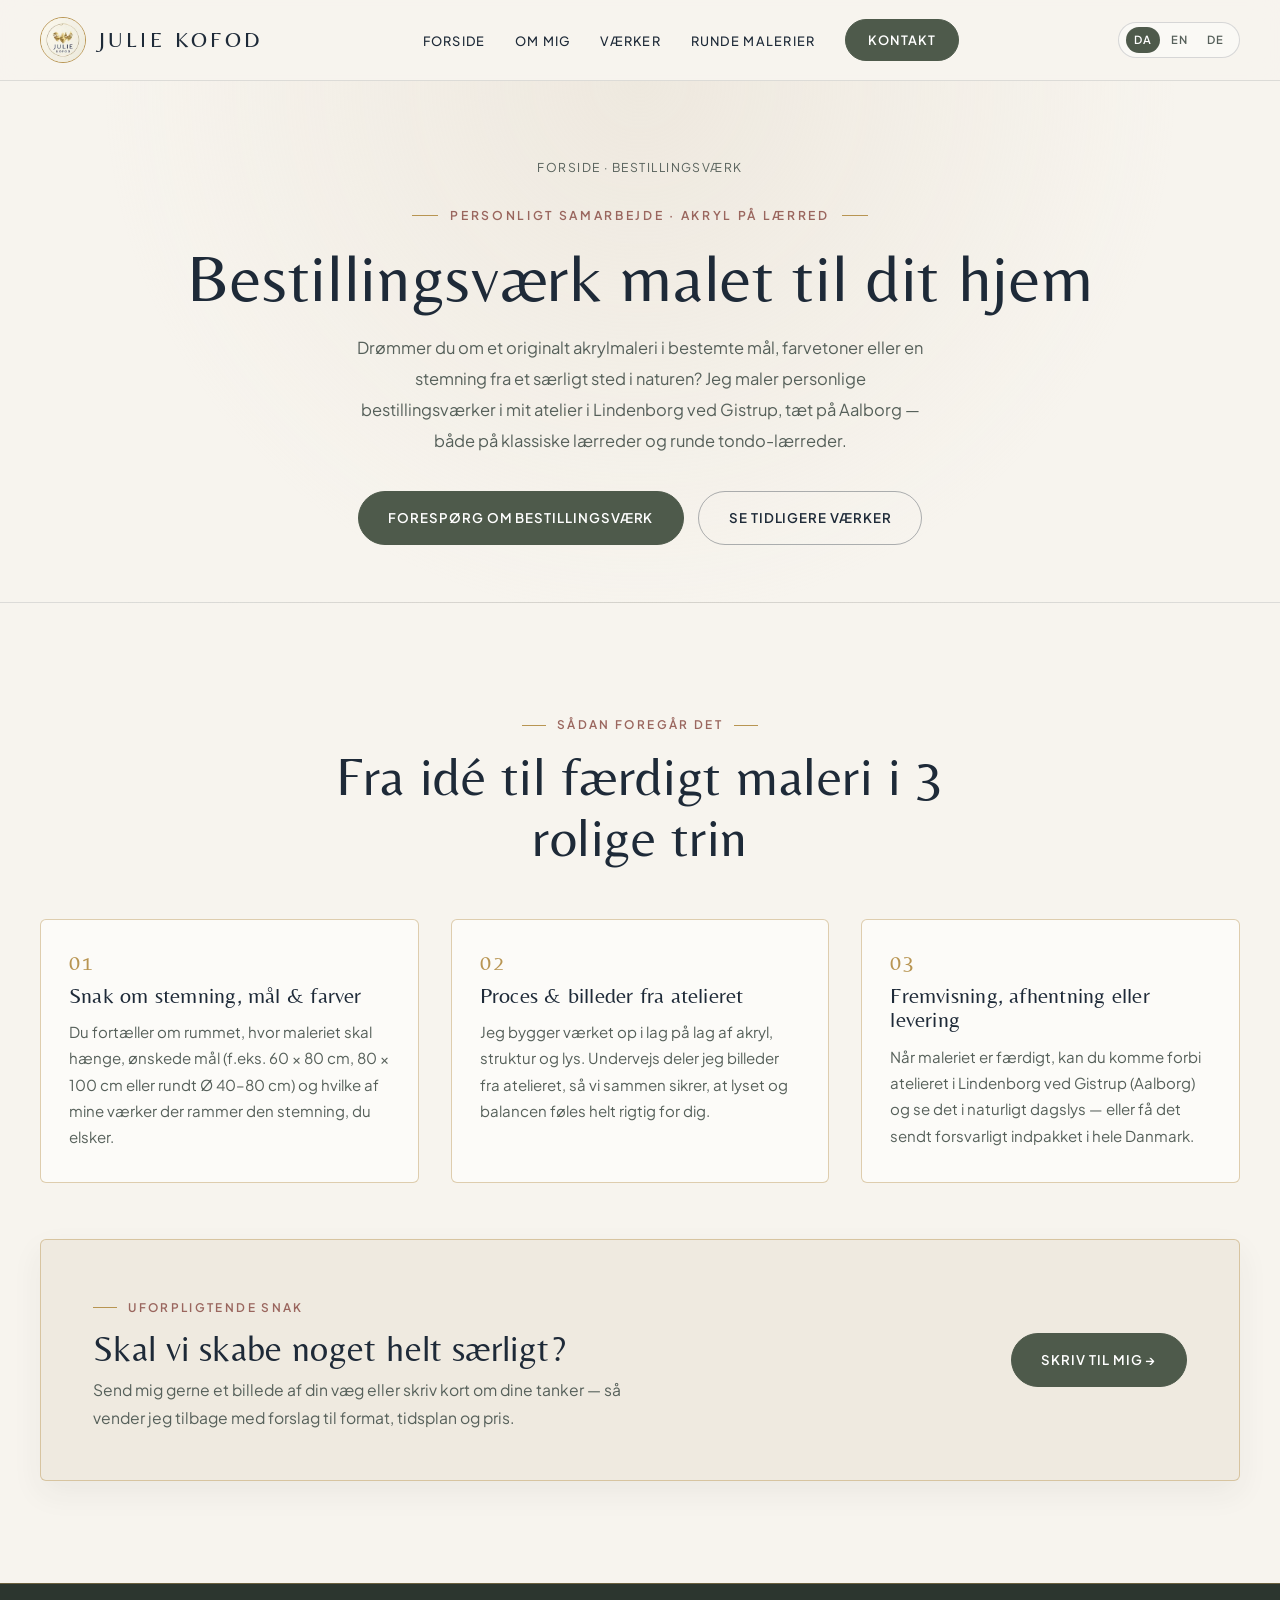
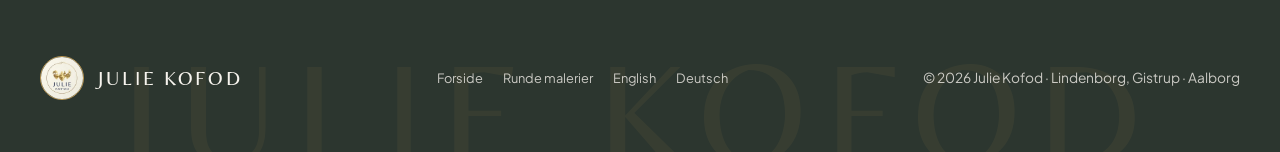
==== commit 78864fa5: "Apply Julie's feedback: upright typography, floating islands hero, first-person copy, and new exhibi" ====
--- a/bestillingsvaerk/index.html
+++ b/bestillingsvaerk/index.html
@@ -17,7 +17,7 @@
     <title>Bestillingsværk — Personligt Akrylmaleri på Bestilling | Julie Kofod</title>
     <link rel="preconnect" href="https://fonts.googleapis.com">
     <link rel="preconnect" href="https://fonts.gstatic.com" crossorigin>
-    <link href="https://fonts.googleapis.com/css2?family=Belleza&family=Cormorant+Garamond:ital,wght@0,400;0,500;0,600;1,400&family=Plus+Jakarta+Sans:wght@400;500;600&display=swap" rel="stylesheet">
+    <link href="https://fonts.googleapis.com/css2?family=Belleza&family=Cormorant+Garamond:wght@400;500;600&family=Plus+Jakarta+Sans:wght@400;500;600&display=swap" rel="stylesheet">
     <link rel="stylesheet" href="../index.css">
     <script type="application/ld+json">
     {
@@ -45,7 +45,7 @@
             <nav aria-label="Hovednavigation">
                 <ul class="nav-links">
                     <li><a href="/">Forside</a></li>
-                    <li><a href="/#om">Om Julie</a></li>
+                    <li><a href="/#om">Om mig</a></li>
                     <li><a href="/#til-salg">Værker</a></li>
                     <li><a href="/runde-malerier/">Runde malerier</a></li>
                     <li><a href="/#kontakt" class="nav-kontakt-pill">Kontakt</a></li>
@@ -106,7 +106,7 @@
                         <h3>Skal vi skabe noget helt særligt?</h3>
                         <p>Send mig gerne et billede af din væg eller skriv kort om dine tanker — så vender jeg tilbage med forslag til format, tidsplan og pris.</p>
                     </div>
-                    <a href="/#kontakt" class="btn btn-pink">Skriv til Julie →</a>
+                    <a href="/#kontakt" class="btn btn-pink">Skriv til mig →</a>
                 </div>
             </div>
         </section>
--- a/index.css
+++ b/index.css
@@ -1,19 +1,9 @@
 /* ==========================================================================
    JULIE KOFOD — NORDISK NATUR-ATELIER & DRØMMENDE POESI
    Designet direkte ud fra Julies logo (svævende guld-øer, natblå typografi),
-   hendes egen font (ClaireAmoreth), hendes moodboards (varmt akvarelpapir,
-   mosgrøn, hør, støvet ler, guld) og roen i hendes drømmende naturmalerier.
+   Belleza-typografien fra logoet, moodboards (varmt akvarelpapir,
+   mosgrøn, hør, støvet ler, guld) og roen i de drømmende naturmalerier.
    ========================================================================== */
-
-@font-face {
-    font-family: 'ClaireAmoreth';
-    src: url('Fonts/ClaireAmoreth-Regular.woff2') format('woff2'),
-         url('Fonts/ClaireAmoreth-Regular.woff') format('woff'),
-         url('Fonts/ClaireAmoreth-Regular.ttf') format('truetype');
-    font-weight: 400;
-    font-style: normal;
-    font-display: swap;
-}
 
 :root {
     /* Organisk Nordisk Natur- & Atelier-palet (WCAG AA-verificeret) */
@@ -24,7 +14,7 @@
 
     --ink-navy: #1E2A38;        /* Fra Julies eget logo */
     --forest-sage: #4E5A4B;     /* Fra moodboardets mos- & skovgrønne */
-    --forest-deep: #2C362F;     /* Dyb rolig skovbund til "Om Julie" & footer */
+    --forest-deep: #2C362F;     /* Dyb rolig skovbund til "Om mig" & footer */
     --clay-rose: #9A665E;       /* Støvet ler/rosa fra moodboard & Pink Sky */
     --gold-warm: #B89552;       /* Guld fra logoets svævende øer & rammering */
     --gold-soft: rgba(184, 149, 82, 0.45);
@@ -34,7 +24,6 @@
 
     /* Typografi */
     --font-display: 'Belleza', Georgia, serif;
-    --font-script: 'ClaireAmoreth', 'Cormorant Garamond', Georgia, serif;
     --font-poetic: 'Cormorant Garamond', Georgia, serif;
     --font-body: 'Plus Jakarta Sans', -apple-system, BlinkMacSystemFont, sans-serif;
 
@@ -157,11 +146,14 @@
     display: inline-flex;
     align-items: center;
     gap: 0.7rem;
-    font-family: var(--font-script);
-    font-size: 1.85rem;
-    line-height: 1.1;
+    font-family: var(--font-body);
+    font-size: 0.74rem;
+    font-weight: 600;
+    letter-spacing: 0.2em;
+    text-transform: uppercase;
+    line-height: 1.3;
     color: var(--clay-rose);
-    margin-bottom: 0.6rem;
+    margin-bottom: 0.85rem;
 }
 
 .eyebrow::before {
@@ -553,11 +545,14 @@
     align-items: center;
     justify-content: center;
     gap: 0.75rem;
-    font-family: var(--font-script);
-    font-size: 1.95rem;
-    line-height: 1.15;
+    font-family: var(--font-body);
+    font-size: 0.76rem;
+    font-weight: 600;
+    letter-spacing: 0.22em;
+    text-transform: uppercase;
+    line-height: 1.3;
     color: var(--clay-rose);
-    margin-bottom: 0.9rem;
+    margin-bottom: 1.15rem;
 }
 
 .hero-eyebrow::before,
@@ -638,12 +633,12 @@
 }
 
 .mosaic-tile figcaption {
-    font-family: var(--font-poetic);
-    font-style: italic;
-    font-size: 0.96rem;
-    color: var(--text-muted);
+    font-family: var(--font-display);
+    font-style: normal;
+    font-size: 0.98rem;
+    color: var(--ink-navy);
     text-align: center;
-    letter-spacing: 0.02em;
+    letter-spacing: 0.03em;
 }
 
 /* ==========================================================================
@@ -823,6 +818,14 @@
     background: var(--clay-rose);
 }
 
+.sale-badge--reserved {
+    color: var(--forest-sage);
+}
+
+.sale-badge--reserved::before {
+    background: var(--gold-warm);
+}
+
 .art-info {
     width: 100%;
     padding: 1.55rem 0.5rem 0.25rem;
@@ -870,6 +873,14 @@
     font-size: 1.32rem;
     font-weight: 600;
     color: var(--ink-navy);
+}
+
+.art-price--reserved {
+    font-family: var(--font-body);
+    font-size: 0.78rem;
+    font-weight: 500;
+    letter-spacing: 0.04em;
+    color: var(--text-muted);
 }
 
 .art-cta-link {
@@ -971,7 +982,7 @@
 
 .quote-text {
     font-family: var(--font-poetic);
-    font-style: italic;
+    font-style: normal;
     font-weight: 400;
     font-size: clamp(1.85rem, 3.4vw, 2.65rem);
     line-height: 1.4;
@@ -981,10 +992,12 @@
 
 .quote-author {
     display: inline-block;
-    font-family: var(--font-script);
-    font-size: 2.65rem;
+    font-family: var(--font-display);
+    font-size: 1.05rem;
+    letter-spacing: 0.22em;
+    text-transform: uppercase;
     color: #E7DFD2;
-    padding-top: 0.55rem;
+    padding-top: 0.75rem;
     border-top: 1px solid rgba(184, 149, 82, 0.55);
 }
 
@@ -1209,19 +1222,22 @@
 }
 
 .about-signature {
-    font-family: var(--font-script);
-    font-size: 2.9rem;
+    font-family: var(--font-display);
+    font-size: 1.15rem;
+    letter-spacing: 0.2em;
+    text-transform: uppercase;
     color: #DFC89A;
-    margin-top: 1.5rem;
+    margin-top: 1.75rem;
 }
 
 .about-media-caption {
     margin-top: 1.75rem;
-    font-family: var(--font-poetic);
-    font-style: italic;
-    font-size: 0.98rem;
+    font-family: var(--font-display);
+    font-style: normal;
+    font-size: 1.02rem;
+    letter-spacing: 0.04em;
     line-height: 1.55;
-    color: rgba(247, 244, 238, 0.78);
+    color: rgba(247, 244, 238, 0.82);
     max-width: 40ch;
 }
 
@@ -1239,7 +1255,7 @@
 
 .expression-header .eyebrow {
     color: #DFC89A;
-    margin-bottom: 0.35rem;
+    margin-bottom: 0.65rem;
 }
 
 .expression-header h3 {
@@ -1273,12 +1289,12 @@
 }
 
 .pillar-num {
-    font-family: var(--font-poetic);
-    font-style: italic;
-    font-size: 1.55rem;
+    font-family: var(--font-display);
+    font-style: normal;
+    font-size: 1.35rem;
     line-height: 1;
     color: #DFC89A;
-    letter-spacing: 0.04em;
+    letter-spacing: 0.1em;
 }
 
 .expression-pillar h4 {
@@ -2245,8 +2261,9 @@
     }
 
     .hero-eyebrow {
-        margin-bottom: 0.65rem;
-        font-size: 1.45rem;
+        margin-bottom: 0.75rem;
+        font-size: 0.68rem;
+        letter-spacing: 0.16em;
     }
 
     .hero-title {
